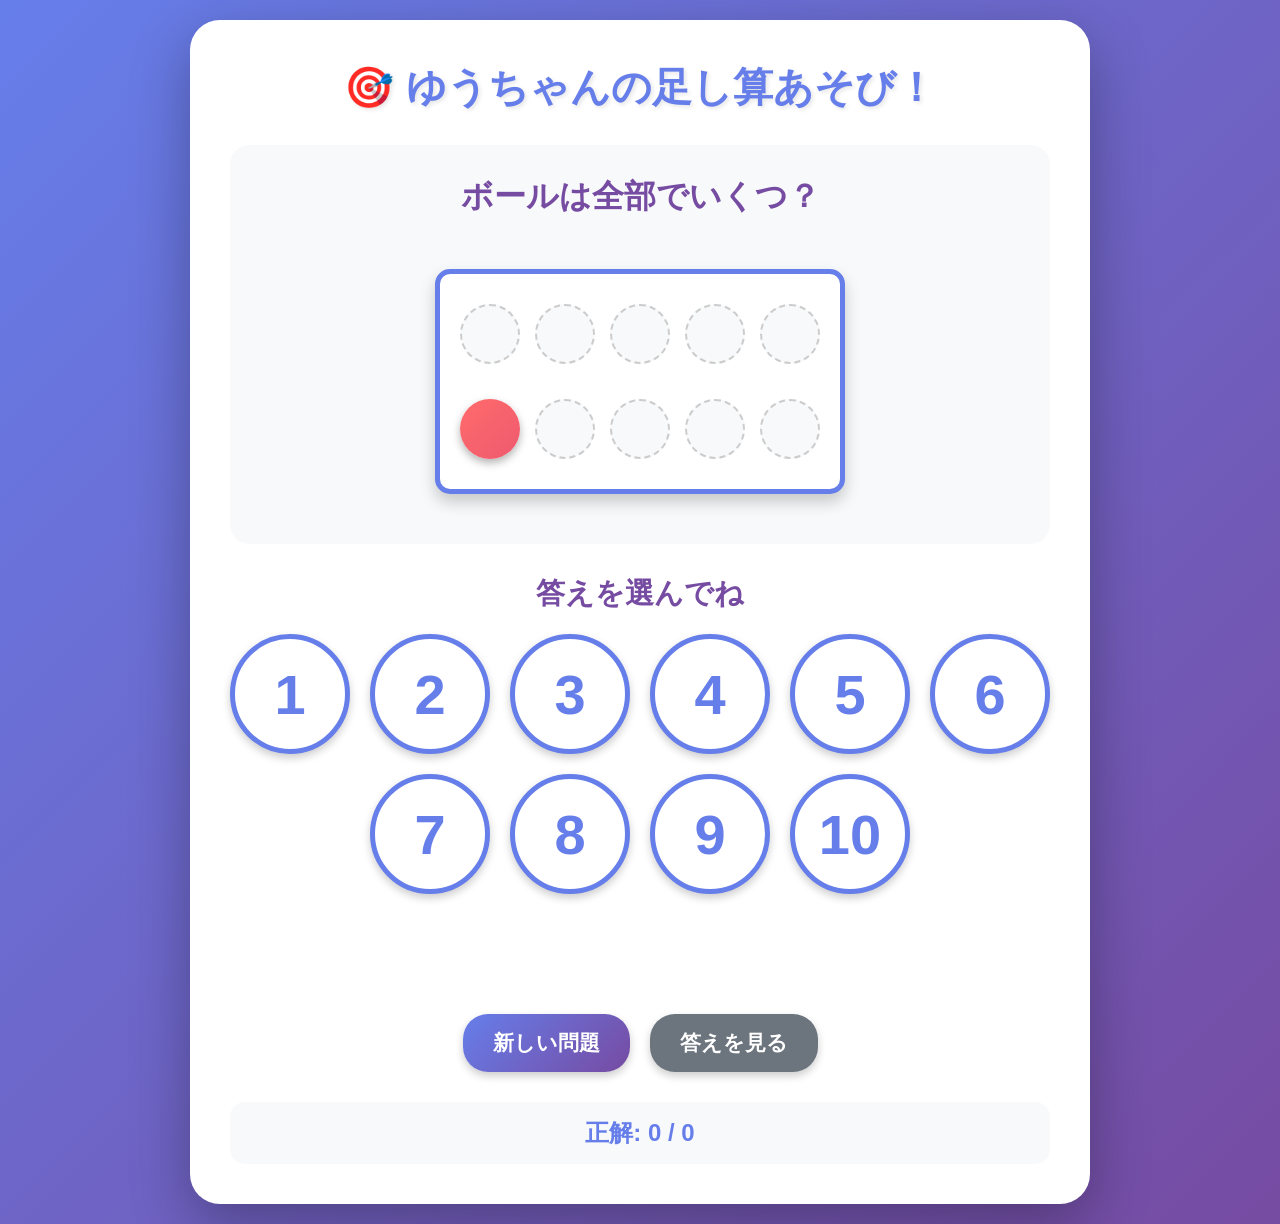
==== numicon-addition.html @ 56a7ecdb "Add files via upload" ====
<!DOCTYPE html>
<html lang="ja">
<head>
    <meta charset="UTF-8">
    <meta name="viewport" content="width=device-width, initial-scale=1.0">
    <title>ヌマーカステンで足し算 - ピグマリオン</title>
    <link rel="stylesheet" href="numicon-style.css">
</head>
<body>
    <div class="container">
        <header>
            <h1>🎯 ゆうちゃんの足し算あそび！</h1>
        </header>

        <div class="game-area">
            <div class="question-section">
                <h2>ボールは全部でいくつ？</h2>
                <div class="box-container">
                    <div class="ball-box" id="ballBox">
                        <div class="box-row top-row" id="topRow"></div>
                        <div class="box-row bottom-row" id="bottomRow"></div>
                    </div>
                </div>
            </div>

            <div class="answer-selector">
                <h2>答えを選んでね</h2>
                <div class="number-buttons" id="numberButtons"></div>
            </div>

            <div class="feedback" id="feedback"></div>

            <div class="controls">
                <button class="btn btn-primary" id="newQuestionBtn">新しい問題</button>
                <button class="btn btn-secondary" id="showAnswerBtn">答えを見る</button>
            </div>

            <div class="score">
                <p>正解: <span id="correctCount">0</span> / <span id="totalCount">0</span></p>
            </div>
        </div>
    </div>

    <script src="numicon-script.js"></script>
</body>
</html>
---- numicon-style.css ----
* {
    margin: 0;
    padding: 0;
    box-sizing: border-box;
}

body {
    font-family: 'Comic Sans MS', 'Hiragino Kaku Gothic ProN', 'Hiragino Sans', Meiryo, sans-serif;
    background: linear-gradient(135deg, #667eea 0%, #764ba2 100%);
    min-height: 100vh;
    display: flex;
    justify-content: center;
    align-items: center;
    padding: 20px;
}

.container {
    background: white;
    border-radius: 30px;
    box-shadow: 0 20px 60px rgba(0, 0, 0, 0.3);
    max-width: 900px;
    width: 100%;
    padding: 40px;
}

header {
    text-align: center;
    margin-bottom: 30px;
}

header h1 {
    color: #667eea;
    font-size: 2.5em;
    text-shadow: 2px 2px 4px rgba(0, 0, 0, 0.1);
}

.game-area {
    display: flex;
    flex-direction: column;
    gap: 30px;
}

.question-section {
    background: #f8f9fa;
    border-radius: 20px;
    padding: 30px;
    text-align: center;
}

.question-section h2 {
    color: #764ba2;
    margin-bottom: 30px;
    font-size: 2em;
}

.box-container {
    display: flex;
    justify-content: center;
    align-items: center;
    padding: 20px;
}

.ball-box {
    background: #fff;
    border: 5px solid #667eea;
    border-radius: 15px;
    padding: 20px;
    box-shadow: 0 8px 16px rgba(0, 0, 0, 0.2);
    display: flex;
    flex-direction: column;
    gap: 15px;
}

.box-row {
    display: flex;
    gap: 15px;
    justify-content: center;
    align-items: center;
    min-height: 80px;
}

.ball {
    width: 60px;
    height: 60px;
    border-radius: 50%;
    background: linear-gradient(135deg, #ff6b6b 0%, #ee5a6f 100%);
    box-shadow: 0 4px 8px rgba(0, 0, 0, 0.3);
    animation: ballAppear 0.5s ease;
}

@keyframes ballAppear {
    from {
        opacity: 0;
        transform: scale(0);
    }
    to {
        opacity: 1;
        transform: scale(1);
    }
}

.empty-slot {
    width: 60px;
    height: 60px;
    border-radius: 50%;
    border: 2px dashed #ccc;
    background: #f8f9fa;
}

.answer-selector {
    text-align: center;
}

.answer-selector h2 {
    color: #764ba2;
    margin-bottom: 20px;
    font-size: 1.8em;
}

.number-buttons {
    display: flex;
    justify-content: center;
    gap: 20px;
    flex-wrap: wrap;
}

.number-button {
    width: 120px;
    height: 120px;
    border-radius: 50%;
    border: 5px solid #667eea;
    background: white;
    color: #667eea;
    font-size: 3.5em;
    font-weight: bold;
    cursor: pointer;
    transition: all 0.3s ease;
    display: flex;
    justify-content: center;
    align-items: center;
    box-shadow: 0 4px 8px rgba(0, 0, 0, 0.2);
    touch-action: manipulation;
    -webkit-tap-highlight-color: transparent;
}

.number-button:hover {
    transform: scale(1.15);
    background: #667eea;
    color: white;
    box-shadow: 0 6px 12px rgba(102, 126, 234, 0.4);
}

.number-button.correct {
    background: #28a745;
    border-color: #28a745;
    color: white;
    animation: correctPulse 0.6s ease;
}

.number-button.incorrect {
    background: #dc3545;
    border-color: #dc3545;
    color: white;
    animation: incorrectShake 0.5s ease;
}

@keyframes correctPulse {
    0%, 100% { transform: scale(1); }
    50% { transform: scale(1.2); }
}

@keyframes incorrectShake {
    0%, 100% { transform: translateX(0); }
    25% { transform: translateX(-10px); }
    75% { transform: translateX(10px); }
}

.feedback {
    text-align: center;
    min-height: 60px;
    font-size: 2em;
    font-weight: bold;
    padding: 20px;
    border-radius: 15px;
    transition: all 0.3s ease;
}

.feedback.correct {
    background: #d4edda;
    color: #155724;
    animation: fadeIn 0.3s ease;
}

.feedback.incorrect {
    background: #f8d7da;
    color: #721c24;
    animation: fadeIn 0.3s ease;
}

.feedback.hidden {
    opacity: 0;
    visibility: hidden;
}

@keyframes fadeIn {
    from {
        opacity: 0;
        transform: translateY(-10px);
    }
    to {
        opacity: 1;
        transform: translateY(0);
    }
}

.controls {
    display: flex;
    justify-content: center;
    gap: 20px;
    flex-wrap: wrap;
}

.btn {
    padding: 15px 30px;
    font-size: 1.3em;
    border: none;
    border-radius: 25px;
    cursor: pointer;
    font-weight: bold;
    transition: all 0.3s ease;
    font-family: inherit;
    box-shadow: 0 4px 8px rgba(0, 0, 0, 0.2);
}

.btn-primary {
    background: linear-gradient(135deg, #667eea 0%, #764ba2 100%);
    color: white;
}

.btn-primary:hover {
    transform: translateY(-2px);
    box-shadow: 0 6px 12px rgba(0, 0, 0, 0.3);
}

.btn-primary:active {
    transform: translateY(0);
}

.btn-secondary {
    background: #6c757d;
    color: white;
}

.btn-secondary:hover {
    background: #5a6268;
    transform: translateY(-2px);
    box-shadow: 0 6px 12px rgba(0, 0, 0, 0.3);
}

.score {
    text-align: center;
    font-size: 1.5em;
    color: #667eea;
    font-weight: bold;
    padding: 15px;
    background: #f8f9fa;
    border-radius: 15px;
}

/* レスポンシブデザイン */
@media (max-width: 768px) {
    header h1 {
        font-size: 1.8em;
    }

    .ball {
        width: 50px;
        height: 50px;
    }

    .empty-slot {
        width: 50px;
        height: 50px;
    }

    .number-button {
        width: 90px;
        height: 90px;
        font-size: 2.5em;
        border-width: 4px;
    }

    .btn {
        font-size: 1.1em;
        padding: 12px 24px;
    }
}
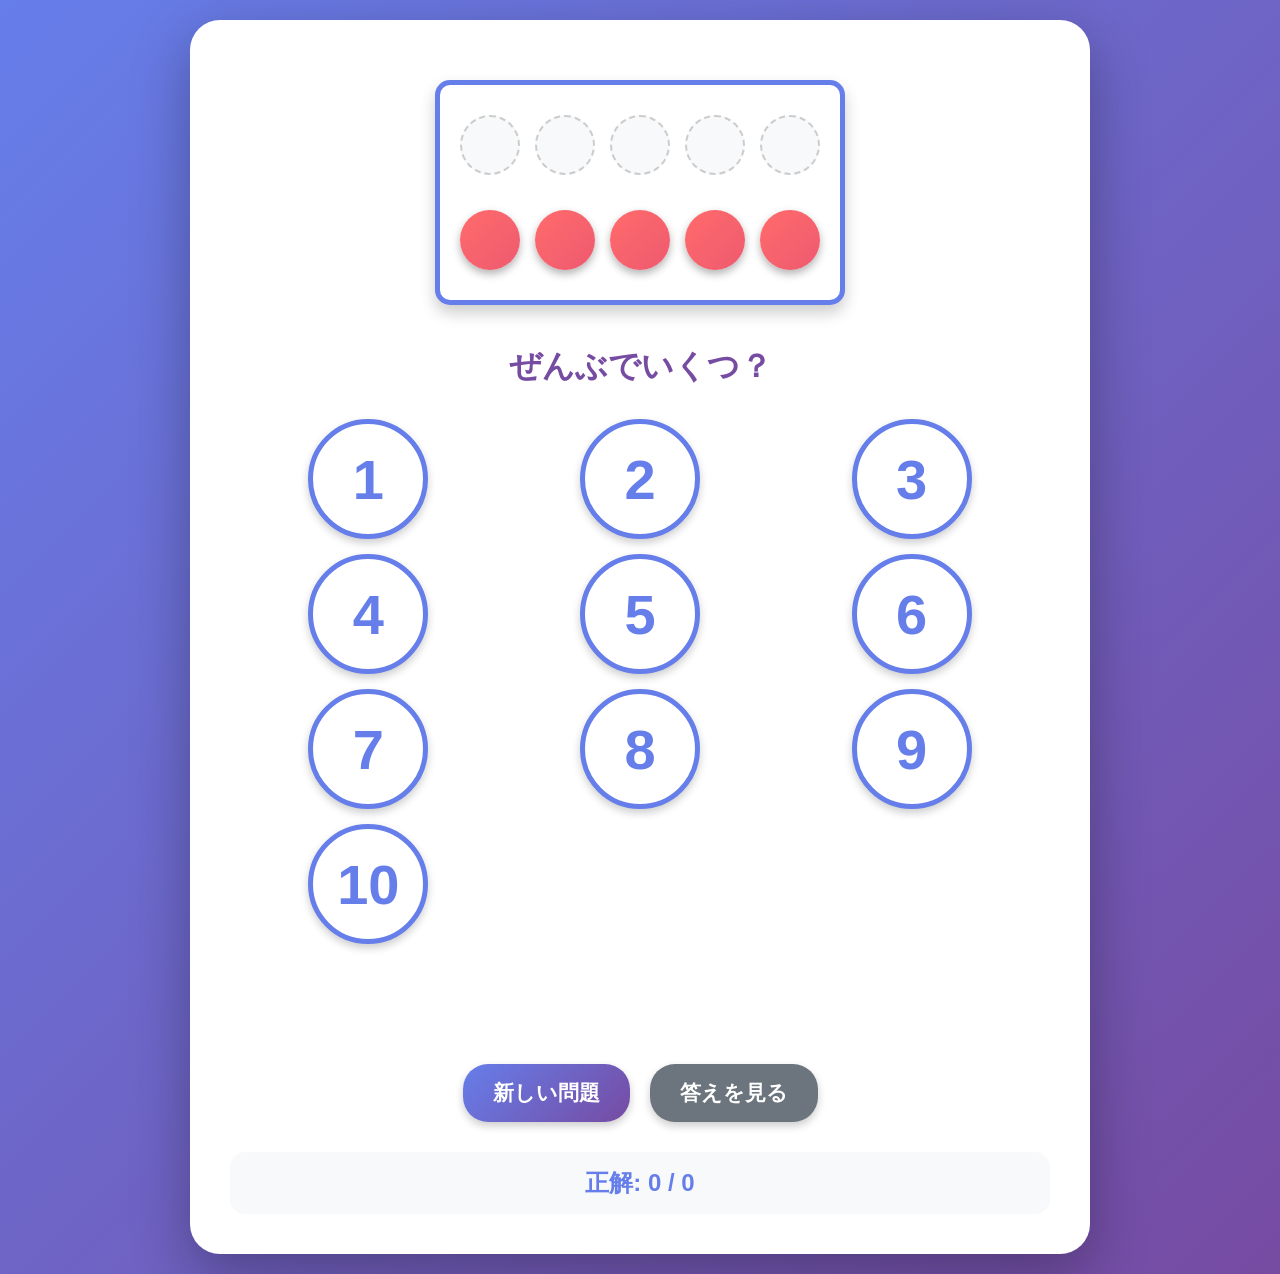
==== commit 3e8ad141: "Add files via upload" ====
--- a/numicon-addition.html
+++ b/numicon-addition.html
@@ -8,23 +8,18 @@
 </head>
 <body>
     <div class="container">
-        <header>
-            <h1>🎯 ゆうちゃんの足し算あそび！</h1>
-        </header>
-
         <div class="game-area">
             <div class="question-section">
-                <h2>ボールは全部でいくつ？</h2>
                 <div class="box-container">
                     <div class="ball-box" id="ballBox">
                         <div class="box-row top-row" id="topRow"></div>
                         <div class="box-row bottom-row" id="bottomRow"></div>
                     </div>
                 </div>
+                <h2 class="question-text">ぜんぶでいくつ？</h2>
             </div>
 
             <div class="answer-selector">
-                <h2>答えを選んでね</h2>
                 <div class="number-buttons" id="numberButtons"></div>
             </div>
 
--- a/numicon-style.css
+++ b/numicon-style.css
@@ -23,17 +23,6 @@
     padding: 40px;
 }
 
-header {
-    text-align: center;
-    margin-bottom: 30px;
-}
-
-header h1 {
-    color: #667eea;
-    font-size: 2.5em;
-    text-shadow: 2px 2px 4px rgba(0, 0, 0, 0.1);
-}
-
 .game-area {
     display: flex;
     flex-direction: column;
@@ -41,16 +30,14 @@
 }
 
 .question-section {
-    background: #f8f9fa;
-    border-radius: 20px;
-    padding: 30px;
     text-align: center;
 }
 
-.question-section h2 {
+.question-text {
     color: #764ba2;
-    margin-bottom: 30px;
+    margin-top: 20px;
     font-size: 2em;
+    font-weight: bold;
 }
 
 .box-container {
@@ -111,21 +98,18 @@
     text-align: center;
 }
 
-.answer-selector h2 {
-    color: #764ba2;
-    margin-bottom: 20px;
-    font-size: 1.8em;
-}
-
 .number-buttons {
-    display: flex;
-    justify-content: center;
-    gap: 20px;
-    flex-wrap: wrap;
+    display: grid;
+    grid-template-columns: repeat(3, 1fr);
+    gap: 15px;
+    max-width: 100%;
+    margin: 0 auto;
+    padding: 0 10px;
 }
 
 .number-button {
-    width: 120px;
+    width: 100%;
+    max-width: 120px;
     height: 120px;
     border-radius: 50%;
     border: 5px solid #667eea;
@@ -141,6 +125,8 @@
     box-shadow: 0 4px 8px rgba(0, 0, 0, 0.2);
     touch-action: manipulation;
     -webkit-tap-highlight-color: transparent;
+    aspect-ratio: 1;
+    margin: 0 auto;
 }
 
 .number-button:hover {
@@ -269,8 +255,9 @@
 
 /* レスポンシブデザイン */
 @media (max-width: 768px) {
-    header h1 {
-        font-size: 1.8em;
+    .container {
+        padding: 20px;
+        border-radius: 20px;
     }
 
     .ball {
@@ -283,15 +270,72 @@
         height: 50px;
     }
 
+    .question-text {
+        font-size: 1.5em;
+        margin-top: 15px;
+    }
+
+    .number-buttons {
+        grid-template-columns: repeat(3, 1fr);
+        gap: 10px;
+        padding: 0 5px;
+    }
+
     .number-button {
-        width: 90px;
-        height: 90px;
+        width: 100%;
+        max-width: 100px;
+        height: 100px;
         font-size: 2.5em;
         border-width: 4px;
+        aspect-ratio: 1;
     }
 
     .btn {
         font-size: 1.1em;
         padding: 12px 24px;
     }
-}
+
+    .ball-box {
+        padding: 15px;
+    }
+
+    .box-row {
+        gap: 10px;
+        min-height: 70px;
+    }
+}
+
+/* iPhone縦画面用の最適化 */
+@media (max-width: 480px) and (orientation: portrait) {
+    .container {
+        padding: 15px;
+        border-radius: 15px;
+    }
+
+    .number-buttons {
+        grid-template-columns: repeat(3, 1fr);
+        gap: 8px;
+    }
+
+    .number-button {
+        width: 100%;
+        height: auto;
+        aspect-ratio: 1;
+        font-size: 2.2em;
+        padding: 0;
+    }
+
+    .question-text {
+        font-size: 1.3em;
+        margin-top: 10px;
+    }
+
+    .ball-box {
+        padding: 10px;
+    }
+
+    .ball, .empty-slot {
+        width: 45px;
+        height: 45px;
+    }
+}
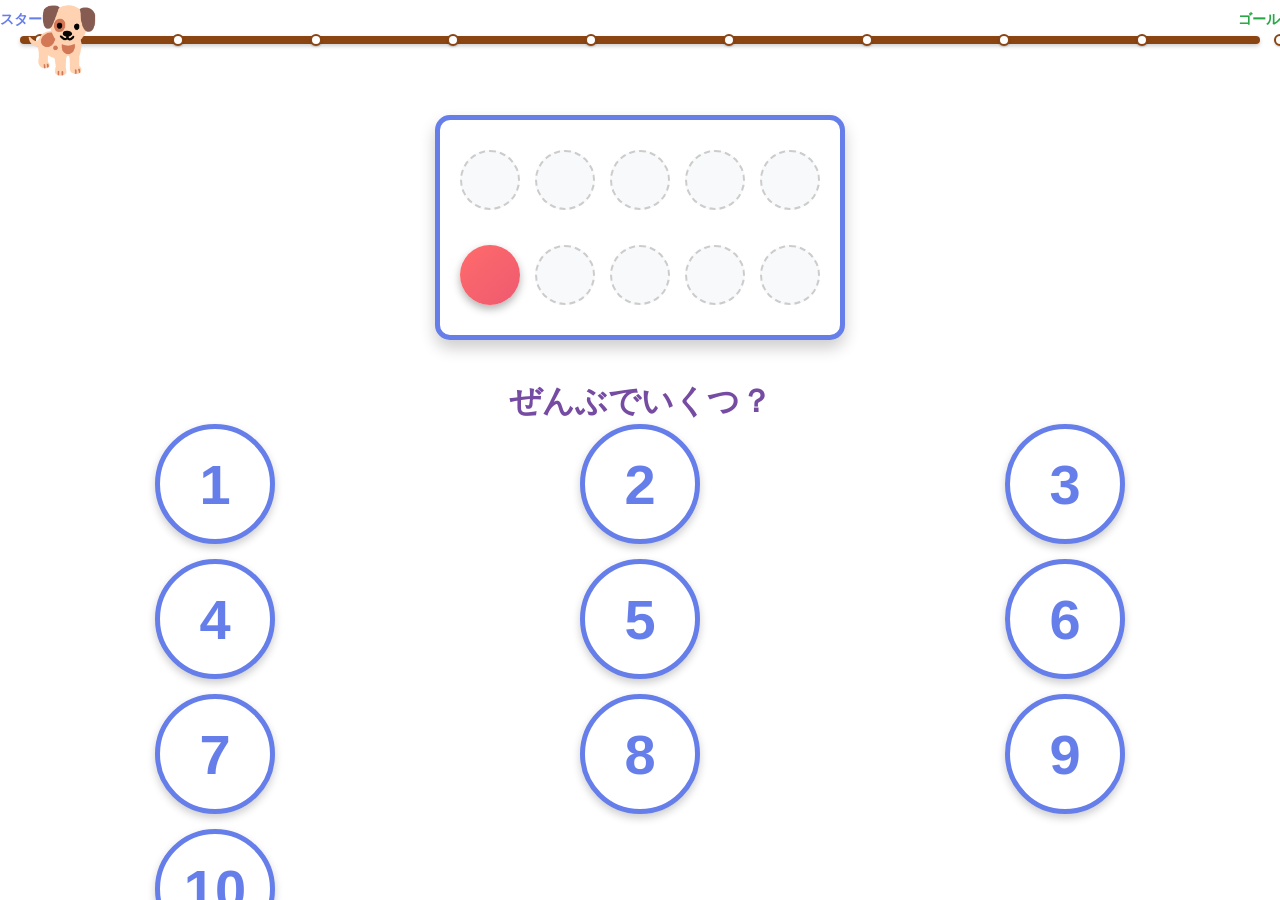
==== commit 37985054: "Add files via upload" ====
--- a/numicon-addition.html
+++ b/numicon-addition.html
@@ -2,7 +2,7 @@
 <html lang="ja">
 <head>
     <meta charset="UTF-8">
-    <meta name="viewport" content="width=device-width, initial-scale=1.0">
+    <meta name="viewport" content="width=device-width, initial-scale=1.0, maximum-scale=1.0, user-scalable=no, viewport-fit=cover">
     <title>ヌマーカステンで足し算 - ピグマリオン</title>
     <link rel="stylesheet" href="numicon-style.css">
 </head>
@@ -10,6 +10,13 @@
     <div class="container">
         <div class="game-area">
             <div class="question-section">
+                <div class="progress-track" id="progressTrack">
+                    <div class="road"></div>
+                    <div class="road-markers" id="roadMarkers"></div>
+                    <div class="start-label">スタート</div>
+                    <div class="goal-label">ゴール</div>
+                    <div class="dog" id="dog">🐕</div>
+                </div>
                 <div class="box-container">
                     <div class="ball-box" id="ballBox">
                         <div class="box-row top-row" id="topRow"></div>
@@ -25,6 +32,11 @@
 
             <div class="feedback" id="feedback"></div>
 
+            <div class="completion-screen" id="completionScreen" style="display: none;">
+                <div class="completion-message" id="completionMessage"></div>
+                <button class="btn btn-primary" id="reviewBtn">復習テスト開始</button>
+            </div>
+
             <div class="controls">
                 <button class="btn btn-primary" id="newQuestionBtn">新しい問題</button>
                 <button class="btn btn-secondary" id="showAnswerBtn">答えを見る</button>
--- a/numicon-style.css
+++ b/numicon-style.css
@@ -7,30 +7,126 @@
 body {
     font-family: 'Comic Sans MS', 'Hiragino Kaku Gothic ProN', 'Hiragino Sans', Meiryo, sans-serif;
     background: linear-gradient(135deg, #667eea 0%, #764ba2 100%);
-    min-height: 100vh;
+    height: 100vh;
+    height: 100dvh; /* 動的ビューポート高さ */
     display: flex;
     justify-content: center;
     align-items: center;
-    padding: 20px;
+    padding: 0;
+    overflow: hidden;
+    position: fixed;
+    width: 100%;
 }
 
 .container {
     background: white;
-    border-radius: 30px;
-    box-shadow: 0 20px 60px rgba(0, 0, 0, 0.3);
-    max-width: 900px;
+    border-radius: 0;
+    box-shadow: none;
+    max-width: 100%;
     width: 100%;
-    padding: 40px;
+    height: 100vh;
+    height: 100dvh; /* 動的ビューポート高さ */
+    padding: 0;
+    overflow: hidden;
+    display: flex;
+    flex-direction: column;
 }
 
 .game-area {
     display: flex;
     flex-direction: column;
-    gap: 30px;
+    gap: 0;
+    height: 100%;
+    justify-content: space-between;
+    overflow: hidden;
 }
 
 .question-section {
     text-align: center;
+}
+
+.progress-track {
+    position: relative;
+    width: 100%;
+    height: 80px;
+    margin-bottom: 15px;
+    padding: 0 20px;
+}
+
+.road {
+    position: absolute;
+    top: 50%;
+    left: 20px;
+    right: 20px;
+    height: 8px;
+    background: #8B4513;
+    border-radius: 4px;
+    transform: translateY(-50%);
+    box-shadow: 0 2px 4px rgba(0, 0, 0, 0.2);
+}
+
+.road-markers {
+    position: absolute;
+    top: 50%;
+    left: 20px;
+    right: 20px;
+    height: 8px;
+    transform: translateY(-50%);
+    pointer-events: none;
+}
+
+.road-marker {
+    position: absolute;
+    top: 50%;
+    width: 12px;
+    height: 12px;
+    background: white;
+    border: 2px solid #8B4513;
+    border-radius: 50%;
+    transform: translate(-50%, -50%);
+    box-shadow: 0 1px 2px rgba(0, 0, 0, 0.2);
+}
+
+.start-label {
+    position: absolute;
+    left: 0;
+    top: 10px;
+    font-size: 0.9em;
+    color: #667eea;
+    font-weight: bold;
+}
+
+.goal-label {
+    position: absolute;
+    right: 0;
+    top: 10px;
+    font-size: 0.9em;
+    color: #28a745;
+    font-weight: bold;
+}
+
+.dog {
+    position: absolute;
+    top: 50%;
+    left: 20px;
+    font-size: 4em;
+    transform: translateY(-50%) scaleX(-1);
+    transition: left 0.5s ease;
+    animation: dogRun 0.6s infinite;
+    z-index: 10;
+    display: inline-block;
+}
+
+@keyframes dogRun {
+    0%, 100% {
+        transform: translateY(-50%) scaleX(-1) rotate(0deg);
+    }
+    25% {
+        transform: translateY(-50%) scaleX(-1) rotate(8deg);
+    }
+    75% {
+        transform: translateY(-50%) scaleX(-1) rotate(-8deg);
+    }
 }
 
 .question-text {
@@ -162,48 +258,109 @@
 }
 
 .feedback {
+    position: fixed;
+    top: 50%;
+    left: 50%;
+    transform: translate(-50%, -50%);
     text-align: center;
-    min-height: 60px;
-    font-size: 2em;
+    font-size: 4em;
     font-weight: bold;
-    padding: 20px;
-    border-radius: 15px;
+    padding: 30px 60px;
+    border-radius: 20px;
+    z-index: 1000;
     transition: all 0.3s ease;
+    box-shadow: 0 10px 30px rgba(0, 0, 0, 0.3);
+    pointer-events: none;
 }
 
 .feedback.correct {
-    background: #d4edda;
-    color: #155724;
-    animation: fadeIn 0.3s ease;
+    background: transparent !important;
+    padding: 0 !important;
+    border-radius: 0 !important;
+    box-shadow: none !important;
+    border: none !important;
+    animation: correctPopup 0.5s ease;
+    display: flex;
+    justify-content: center;
+    align-items: center;
+}
+
+.circle-mark {
+    width: 400px;
+    height: 400px;
+    border: 30px solid #28a745;
+    border-radius: 50%;
+    background: transparent;
+    box-shadow: 0 0 30px rgba(40, 167, 69, 0.6);
+    animation: circleAppear 0.5s ease;
+}
+
+@keyframes circleAppear {
+    0% {
+        transform: scale(0.3);
+        opacity: 0;
+    }
+    50% {
+        transform: scale(1.1);
+    }
+    100% {
+        transform: scale(1);
+        opacity: 1;
+    }
 }
 
 .feedback.incorrect {
     background: #f8d7da;
     color: #721c24;
+    animation: incorrectPopup 0.5s ease;
+}
+
+.feedback.show-answer {
+    background: #d4edda;
+    color: #155724;
+    font-size: 2em;
+    padding: 20px 40px;
+    border-radius: 15px;
+    box-shadow: 0 10px 30px rgba(0, 0, 0, 0.3);
     animation: fadeIn 0.3s ease;
 }
 
 .feedback.hidden {
     opacity: 0;
     visibility: hidden;
-}
-
-@keyframes fadeIn {
-    from {
+    transform: translate(-50%, -50%) scale(0.8);
+}
+
+@keyframes correctPopup {
+    0% {
         opacity: 0;
-        transform: translateY(-10px);
-    }
-    to {
+        transform: translate(-50%, -50%) scale(0.3);
+    }
+    50% {
+        transform: translate(-50%, -50%) scale(1.2);
+    }
+    100% {
         opacity: 1;
-        transform: translateY(0);
+        transform: translate(-50%, -50%) scale(1);
+    }
+}
+
+@keyframes incorrectPopup {
+    0% {
+        opacity: 0;
+        transform: translate(-50%, -50%) scale(0.5);
+    }
+    50% {
+        transform: translate(-50%, -50%) scale(1.1);
+    }
+    100% {
+        opacity: 1;
+        transform: translate(-50%, -50%) scale(1);
     }
 }
 
 .controls {
-    display: flex;
-    justify-content: center;
-    gap: 20px;
-    flex-wrap: wrap;
+    display: none;
 }
 
 .btn {
@@ -244,13 +401,51 @@
 }
 
 .score {
+    display: none;
+}
+
+.completion-screen {
     text-align: center;
+    padding: 40px 20px;
+}
+
+.completion-message {
+    font-size: 2.5em;
+    font-weight: bold;
+    color: #667eea;
+    margin-bottom: 30px;
+    line-height: 1.5;
+}
+
+.encouragement {
+    display: block;
+    font-size: 0.8em;
+    color: #764ba2;
+    margin-top: 15px;
+    font-weight: normal;
+}
+
+#reviewBtn {
     font-size: 1.5em;
-    color: #667eea;
-    font-weight: bold;
-    padding: 15px;
-    background: #f8f9fa;
-    border-radius: 15px;
+    padding: 20px 40px;
+    margin-top: 20px;
+}
+
+@media (max-width: 480px) and (orientation: portrait) {
+    .completion-message {
+        font-size: 1.8em;
+        margin-bottom: 20px;
+    }
+    
+    .encouragement {
+        font-size: 0.7em;
+        margin-top: 10px;
+    }
+    
+    #reviewBtn {
+        font-size: 1.2em;
+        padding: 15px 30px;
+    }
 }
 
 /* レスポンシブデザイン */
@@ -307,35 +502,217 @@
 
 /* iPhone縦画面用の最適化 */
 @media (max-width: 480px) and (orientation: portrait) {
+    body {
+        padding: 0;
+        height: 100dvh;
+        position: fixed;
+        width: 100%;
+        overflow: hidden;
+    }
+
     .container {
-        padding: 15px;
-        border-radius: 15px;
+        padding: 0;
+        border-radius: 0;
+        height: 100vh;
+        height: 100dvh;
+        max-height: 100vh;
+        max-height: 100dvh;
+        overflow: hidden;
+        display: flex;
+        flex-direction: column;
+    }
+
+    .game-area {
+        gap: 0;
+        height: 100%;
+        justify-content: space-between;
+        padding: 3px;
+        box-sizing: border-box;
+        overflow: hidden;
+    }
+
+    .question-section {
+        flex-shrink: 0;
+        padding: 2px 0;
+    }
+
+    .progress-track {
+        height: 45px;
+        margin-bottom: 2px;
+        padding: 0 10px;
+    }
+    
+    .dog {
+        font-size: 2em;
+    }
+    
+    .start-label, .goal-label {
+        font-size: 0.65em;
+        top: 3px;
+    }
+    
+    .road {
+        height: 4px;
+    }
+    
+    .road-marker {
+        width: 7px;
+        height: 7px;
+        border-width: 1px;
+    }
+
+    .box-container {
+        padding: 2px;
+    }
+
+    .ball-box {
+        padding: 5px;
+        gap: 4px;
+    }
+
+    .box-row {
+        gap: 3px;
+        min-height: 35px;
+    }
+
+    .ball, .empty-slot {
+        width: 25px;
+        height: 25px;
+    }
+
+    .question-text {
+        font-size: 0.85em;
+        margin-top: 2px;
+        margin-bottom: 2px;
+    }
+
+    .answer-selector {
+        flex: 1;
+        display: flex;
+        flex-direction: column;
+        justify-content: center;
+        min-height: 0;
+        overflow: hidden;
+        padding: 2px 0;
     }
 
     .number-buttons {
         grid-template-columns: repeat(3, 1fr);
-        gap: 8px;
+        gap: 3px;
+        padding: 0 2px;
+        flex: 1;
+        align-content: center;
+        max-height: 100%;
+        overflow: hidden;
     }
 
     .number-button {
         width: 100%;
+        max-width: none;
         height: auto;
         aspect-ratio: 1;
-        font-size: 2.2em;
+        font-size: 1.4em;
+        border-width: 2px;
         padding: 0;
     }
 
+    .feedback {
+        position: fixed;
+        top: 50%;
+        left: 50%;
+        transform: translate(-50%, -50%);
+    }
+
+    .feedback.correct {
+        padding: 0;
+    }
+    
+    .circle-mark {
+        width: 150px;
+        height: 150px;
+        border-width: 15px;
+    }
+    
+    .feedback.incorrect {
+        font-size: 1.6em;
+        padding: 10px 20px;
+        border-radius: 8px;
+    }
+    
+    .feedback.show-answer {
+        font-size: 1.2em;
+        padding: 12px 20px;
+    }
+}
+
+/* より小さなiPhone用 */
+@media (max-width: 375px) and (orientation: portrait) {
+    .progress-track {
+        height: 35px;
+        margin-bottom: 1px;
+        padding: 0 6px;
+    }
+    
+    .dog {
+        font-size: 1.6em;
+    }
+    
+    .start-label, .goal-label {
+        font-size: 0.55em;
+        top: 1px;
+    }
+    
+    .road {
+        height: 3px;
+    }
+    
+    .road-marker {
+        width: 5px;
+        height: 5px;
+    }
+    
+    .ball, .empty-slot {
+        width: 20px;
+        height: 20px;
+    }
+
+    .ball-box {
+        padding: 3px;
+        gap: 2px;
+    }
+
+    .box-row {
+        gap: 2px;
+        min-height: 28px;
+    }
+
     .question-text {
-        font-size: 1.3em;
-        margin-top: 10px;
-    }
-
-    .ball-box {
-        padding: 10px;
-    }
-
-    .ball, .empty-slot {
-        width: 45px;
-        height: 45px;
-    }
-}
+        font-size: 0.7em;
+        margin-top: 1px;
+        margin-bottom: 1px;
+    }
+
+    .number-button {
+        font-size: 1.1em;
+    }
+
+    .number-buttons {
+        gap: 2px;
+    }
+    
+    .circle-mark {
+        width: 130px;
+        height: 130px;
+        border-width: 13px;
+    }
+    
+    .feedback.incorrect {
+        font-size: 1.4em;
+        padding: 8px 18px;
+    }
+    
+    .feedback.show-answer {
+        font-size: 1.1em;
+        padding: 10px 18px;
+    }
+}
